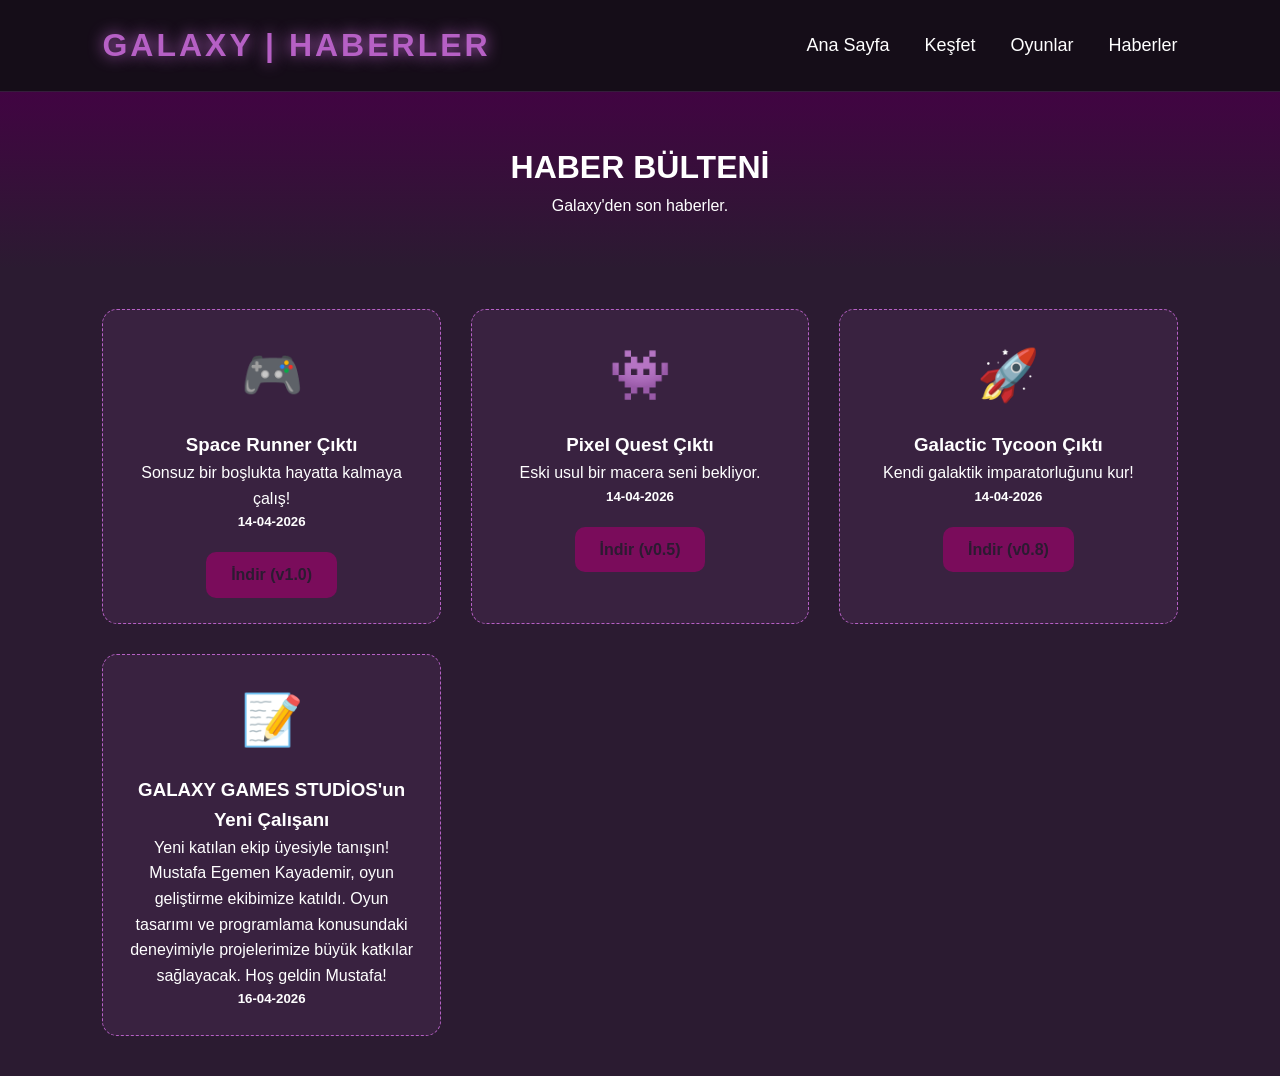
==== haberler.html @ 8f137f6d "Add files via upload" ====
<!DOCTYPE html>
<html lang="tr">
<head>
    <meta charset="UTF-8">
    <title>GALAXY | HABERLER</title>
    <link rel="stylesheet" href="galaxy.css">
</head>
<body>

    <nav class="navbar">
        <div class="logo">GALAXY | HABERLER</div>
        <ul class="nav-links">
            <li><a href="anasayfa.html">Ana Sayfa</a></li>
            <li><a href="kesfet.html">Keşfet</a></li>
            <li><a href="oyunlar.html">Oyunlar</a></li>
            <li><a href="haberler.html">Haberler</a></li>
        </ul>
    </nav>

    <header class="hero-small">
        <h1>HABER BÜLTENİ</h1>
        <p>Galaxy'den son haberler.</p>
    </header>

    <section class="news-grid">
        <div class="news-card">
            <div class="news-img">🎮</div> 
            <h3>Space Runner Çıktı</h3>
            <p>Sonsuz bir boşlukta hayatta kalmaya çalış!</p>
            <h5>14-04-2026</h5>
            <a href="#" class="download-btn">İndir (v1.0)</a>
        </div>

        <div class="news-card">
            <div class="news-img">👾</div>
            <h3>Pixel Quest Çıktı</h3>
            <p>Eski usul bir macera seni bekliyor.</p>
            <h5>14-04-2026</h5>
            <a href="#" class="download-btn">İndir (v0.5)</a>
        </div>
        <div class="news-card">
            <div class="news-img">🚀</div>
            <h3>Galactic Tycoon Çıktı</h3>
            <p>Kendi galaktik imparatorluğunu kur!</p>
            <h5>14-04-2026</h5>
            <a href="#" class="download-btn">İndir (v0.8)</a>
        </div>
        <div class="news-card">
            <div class="news-img">📝</div>
            <h3>GALAXY GAMES STUDİOS'un Yeni Çalışanı</h3>
            <p>Yeni katılan ekip üyesiyle tanışın!
                Mustafa Egemen Kayademir, oyun geliştirme ekibimize katıldı. Oyun tasarımı ve programlama konusundaki deneyimiyle projelerimize büyük katkılar sağlayacak. Hoş geldin Mustafa!
            </p>
            <h5>16-04-2026</h5>
        </div>
    </section>

</body>
</html>
---- galaxy.css ----
* {
    margin: 0;
    padding: 0;
    box-sizing: border-box;
    font-family: 'Segoe UI', Tahoma, Geneva, Verdana, sans-serif;
}

body {
    background-color: #2b1b31;
    color: #ffffff;
    line-height: 1.6;
}

.navbar {
    display: flex;
    justify-content: space-between;
    align-items: center;
    padding: 20px 8%;
    background: rgba(0,0,0,0.5);
    border-bottom: 1px solid rgba(182, 96, 197, 0.2);
}
.logo {
    font-size: 32px;
    font-weight: bold;
    color: #b660c5;
    letter-spacing: 3px;
    text-shadow: 0 0 15px #b660c5;

}
.nav-links {
    display: flex;
    list-style: none;
}
.nav-links li {
    margin-left: 35px;
}
.nav-links a {
    color: #ffffff; /* Menü yazılarını parlak beyaz yaptık! */
    text-decoration: none; /* Alt çizgiyi kaldırdık */
    font-size: 18px;
    font-weight: 500;
    transition: 0.3s;
}
.nav-links a:hover {
    color: #b660c5;
}
/* 3. Hero Bölümü (Sonsuzluğa Adım At) - Kutu Kaldırıldı */
.hero {
    height: 60vh; /* Yükseklik */
    display: flex;
    flex-direction: column;
    justify-content: center;
    align-items: center;
    text-align: center;
    /* Koyu kutuyu kaldırdık, direkt arka plana geçiş verdik */
    background: linear-gradient(to bottom, transparent, #410442); 
    padding: 0 20px;
}

.hero h1 {
    font-size: 70px; /* Dev gibi başlık */
    color: #ffffff; /* Başlık parlak beyaz */
    text-transform: uppercase; /* Tümünü büyük harf yap */
    letter-spacing: 8px; /* Harf arasını aç */
    margin-bottom: 25px;
    text-shadow: 0 0 20px rgba(182, 96, 197, 0.8); /* Başlığa parlama efekti */
}

.hero p {
    font-size: 20px;
    color: rgba(255, 255, 255, 0.8); /* Alt yazı hafif sönük beyaz */
    max-width: 600px;
    margin-bottom: 30px;
}

/* 4. Buton (Keşfe Başla) - Tamamen Yenilendi */
.cta-btn {
    background-color: #b660c5; /* Parlak mor arka plan */
    color: #ffffff; /* Beyaz yazı */
    border: none; /* Kenarlık yok */
    padding: 18px 45px; /* Büyük ve şık */
    font-size: 20px;
    font-weight: bold;
    border-radius: 50px; /* Tam yuvarlak köşeler */
    cursor: pointer;
    transition: 0.3s ease-in-out; /* Yumuşak geçiş */
    box-shadow: 0 6px 20px rgba(182, 96, 197, 0.4); /* Hafif gölge */
    margin-top: 15px;
}

.cta-btn:hover {
    background-color: #d182df; /* Üstüne gelince daha parlak lila */
    transform: translateY(-4px) scale(1.05); /* Yukarı zıpla ve büyü */
    box-shadow: 0 10px 30px rgba(182, 96, 197, 0.7); /* Güçlü parlama */
}

/* 5. Kartlar - Sağdaki Kutular */
.cards-container {
    display: flex;
    justify-content: center;
    gap: 30px;
    padding: 50px 8%;
    flex-wrap: wrap; /* Mobilde alt alta geçsin */
}

.card {
    background: rgba(142, 29, 138, 0.2); /* Saydam koyu mor */
    border: 1px solid rgba(182, 96, 197, 0.3);
    padding: 35px;
    border-radius: 20px; /* Yumuşak köşeler */
    width: 320px;
    text-align: center;
    transition: 0.3s ease;
}

.card:hover {
    background: rgba(182, 96, 197, 0.3); /* Üstüne gelince aydınlan */
    transform: translateY(-10px); /* Yukarı kalk */
    box-shadow: 0 10px 20px rgba(0, 0, 0, 0.4);
}

.card h3 {
    font-size: 24px;
    color: #b660c5; /* Kart başlıkları lila */
    margin-bottom: 15px;
    text-transform: uppercase;
}

.card p {
    color: rgba(255, 255, 255, 0.8); /* Kart yazıları beyaz */
    font-size: 16px;
}

.hero-small {
    padding: 50px 20px;
    text-align: center;
    background: linear-gradient(to bottom, #410442, #2b1b31);
}

.game-grid {
    display: grid;
    grid-template-columns: repeat(auto-fit, minmax(280px, 1fr));
    gap: 30px;
    padding: 40px 8%;
}

.game-card {
    background: rgba(182, 96, 197, 0.1);
    border:1px dashed #b660c5;
    padding: 25px;
    border-radius: 15px;
    text-align: center;
    transition: 0.4s;
}
.game-card:hover {
    border-style: solid;
    background: rgba(182, 96, 197, 0.2);
    transform: scale(1.03);
}

.game-img {
    font-size: 50px;
    margin-bottom: 15px;
}

.download-btn {
    display: inline-block;
    margin-top: 20px;
    padding: 10px 25px;
    background-color: #7a0c5b; /* İndir butonu canlı bir renk olsun */
    color: #2b1b31;
    text-decoration: none;
    font-weight: bold;
    border-radius: 10px;
    transition: 0.3s;
}
.download-btn:hover {
    background-color: #5b0751;
    box-shadow: 0 0 15px #42012a;
}

.news-grid {
    display: grid;
    grid-template-columns: repeat(auto-fit, minmax(280px, 1fr));
    gap: 30px;
    padding: 40px 8%;
}

.news-card {
    background: rgba(182, 96, 197, 0.1);
    border:1px dashed #b660c5;
    padding: 25px;
    border-radius: 15px;
    text-align: center;
    transition: 0.4s;
}
.news-card:hover {
    border-style: solid;
    background: rgba(182, 96, 197, 0.2);
    transform: scale(1.03);
}

.news-img {
    font-size: 50px;
    margin-bottom: 15px;
}
/* ===========================================
   KEŞFET (EXPLORE HUB) SAYFASI ÖZEL STİLLERİ
   =========================================== */

/* Sayfa Başlığı ve Açıklama Alanı */
.explore-hub {
    padding: 80px 5% 40px 5%;
    text-align: center;
    min-height: 80vh;
}

.explore-hub h2 {
    font-size: 3rem;
    color: #b660c5;
    text-shadow: 0 0 15px rgba(182, 96, 197, 0.7);
    margin-bottom: 10px;
    letter-spacing: 3px;
}

/* Kartların Dizildiği Kutu */
.hub-container {
    display: grid;
    grid-template-columns: repeat(auto-fit, minmax(280px, 1fr));
    gap: 30px;
    margin-top: 50px;
    padding: 20px;
}

/* Ana Kart Tasarımı */
.hub-card {
    background: rgba(182, 96, 197, 0.05); /* Çok hafif şeffaf mor */
    border: 1px solid rgba(182, 96, 197, 0.2);
    padding: 40px 25px;
    border-radius: 25px;
    text-decoration: none;
    color: white;
    transition: all 0.4s cubic-bezier(0.175, 0.885, 0.32, 1.275);
    display: flex;
    flex-direction: column;
    align-items: center;
    backdrop-filter: blur(5px);
}

/* Fareyle Üzerine Gelince (Hover) */
.hub-card:hover {
    background: rgba(182, 96, 197, 0.15);
    transform: translateY(-12px) scale(1.02);
    border-color: #00ffcc; /* Turkuaz parlama */
    box-shadow: 0 15px 30px rgba(0, 0, 0, 0.5), 0 0 20px rgba(0, 255, 204, 0.2);
}

/* İkonlar */
.hub-icon {
    font-size: 55px;
    margin-bottom: 20px;
    filter: drop-shadow(0 0 10px rgba(182, 96, 197, 0.5));
}

.hub-card h3 {
    font-size: 1.5rem;
    margin-bottom: 12px;
    color: #fff;
}

.hub-card p {
    font-size: 0.95rem;
    color: #ccc;
    line-height: 1.5;
}

/* Kilitli/Yakında Kartı Stili */
.locked {
    position: relative;
    opacity: 0.5;
    cursor: not-allowed;
    border-style: dashed;
}

.locked:hover {
    transform: none; /* Kilitli kart zıplamasın */
    border-color: #ff0055;
}

.badge {
    background: #ff0055;
    color: white;
    font-size: 11px;
    font-weight: bold;
    padding: 5px 12px;
    border-radius: 50px;
    margin-top: 15px;
    text-transform: uppercase;
    box-shadow: 0 0 10px rgba(255, 0, 85, 0.4);
}
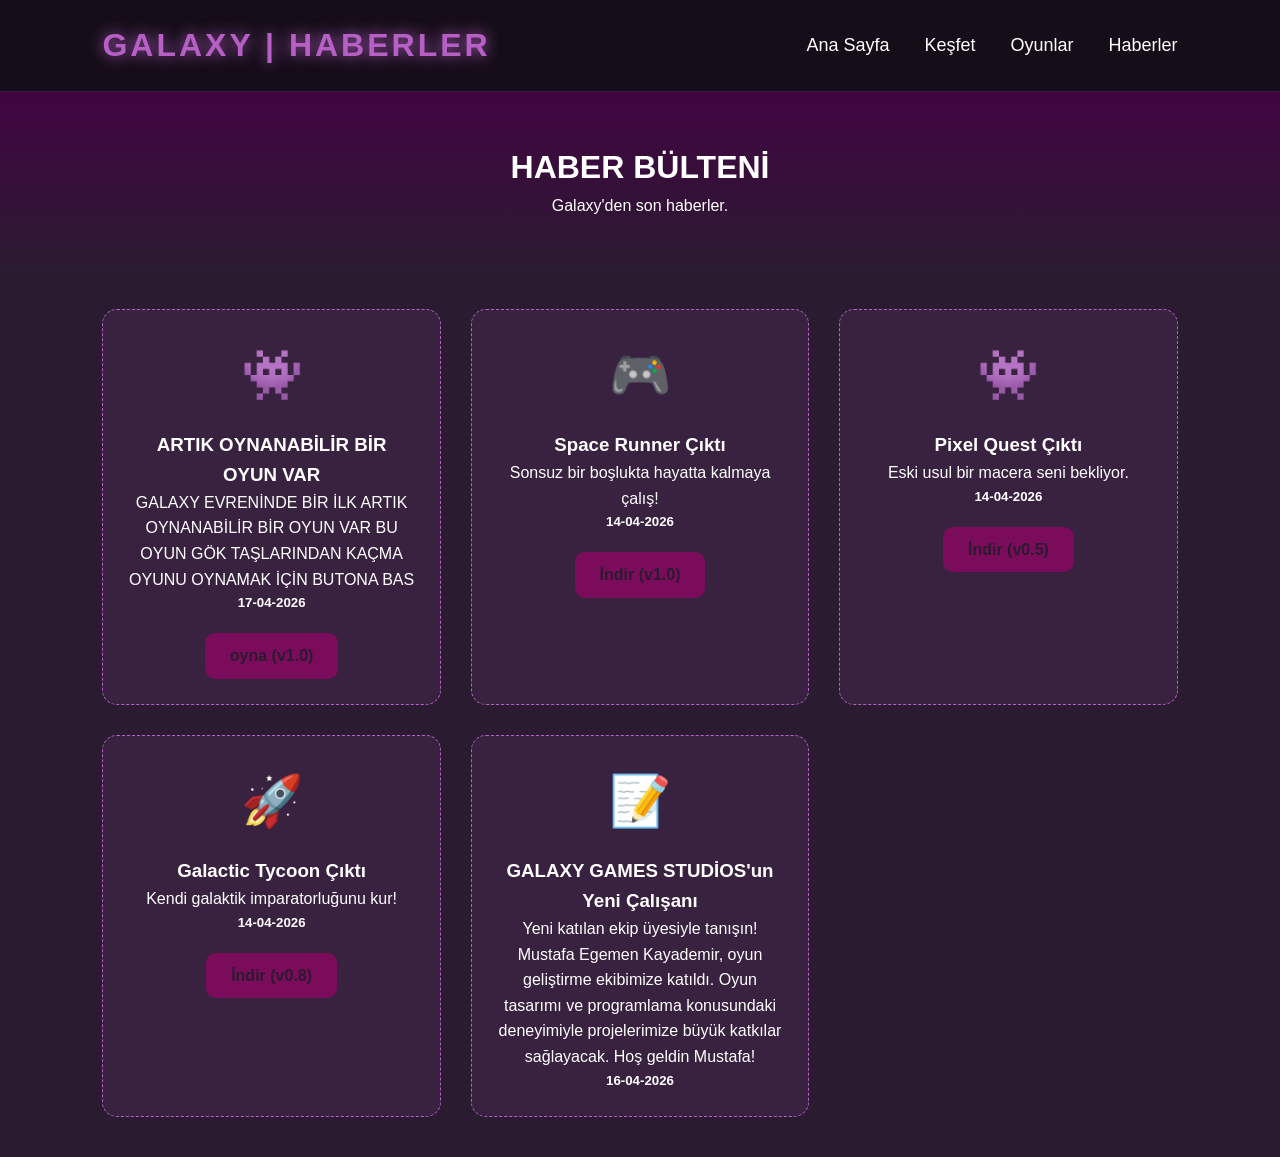
==== commit 0fb5749a: "Update haberler.html" ====
--- a/haberler.html
+++ b/haberler.html
@@ -24,13 +24,21 @@
 
     <section class="news-grid">
         <div class="news-card">
+            <div class="news-img">👾</div>
+            <h3>ARTIK OYNANABİLİR BİR OYUN VAR</h3>
+            <p>GALAXY EVRENİNDE BİR İLK ARTIK OYNANABİLİR BİR OYUN VAR BU OYUN GÖK TAŞLARINDAN KAÇMA OYUNU OYNAMAK İÇİN BUTONA BAS</p>
+            <h5>17-04-2026</h5>
+            <a href="goktasi.html" class="download-btn">oyna (v1.0)</a>
+        </div>
+        
+        <div class="news-card">
             <div class="news-img">🎮</div> 
             <h3>Space Runner Çıktı</h3>
             <p>Sonsuz bir boşlukta hayatta kalmaya çalış!</p>
             <h5>14-04-2026</h5>
             <a href="#" class="download-btn">İndir (v1.0)</a>
         </div>
-
+        
         <div class="news-card">
             <div class="news-img">👾</div>
             <h3>Pixel Quest Çıktı</h3>
@@ -56,4 +64,4 @@
     </section>
 
 </body>
-</html>+</html>
